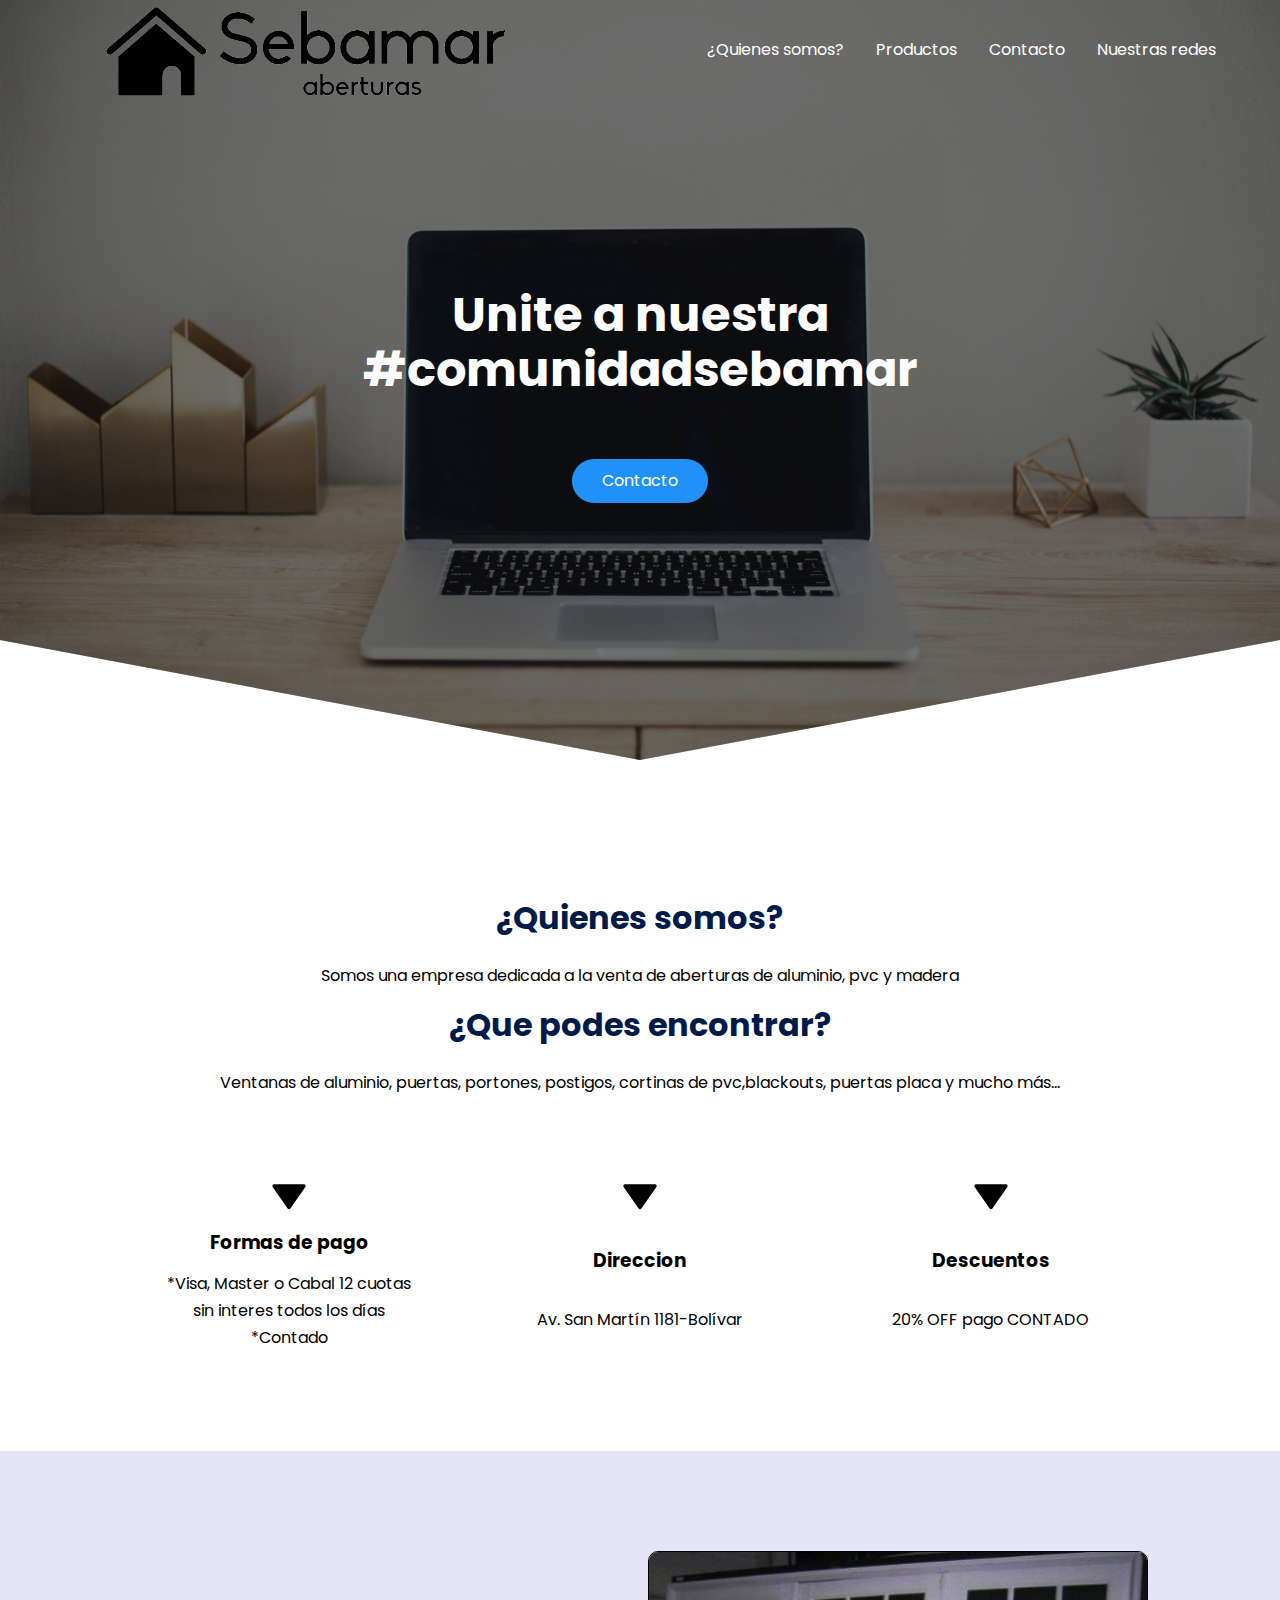
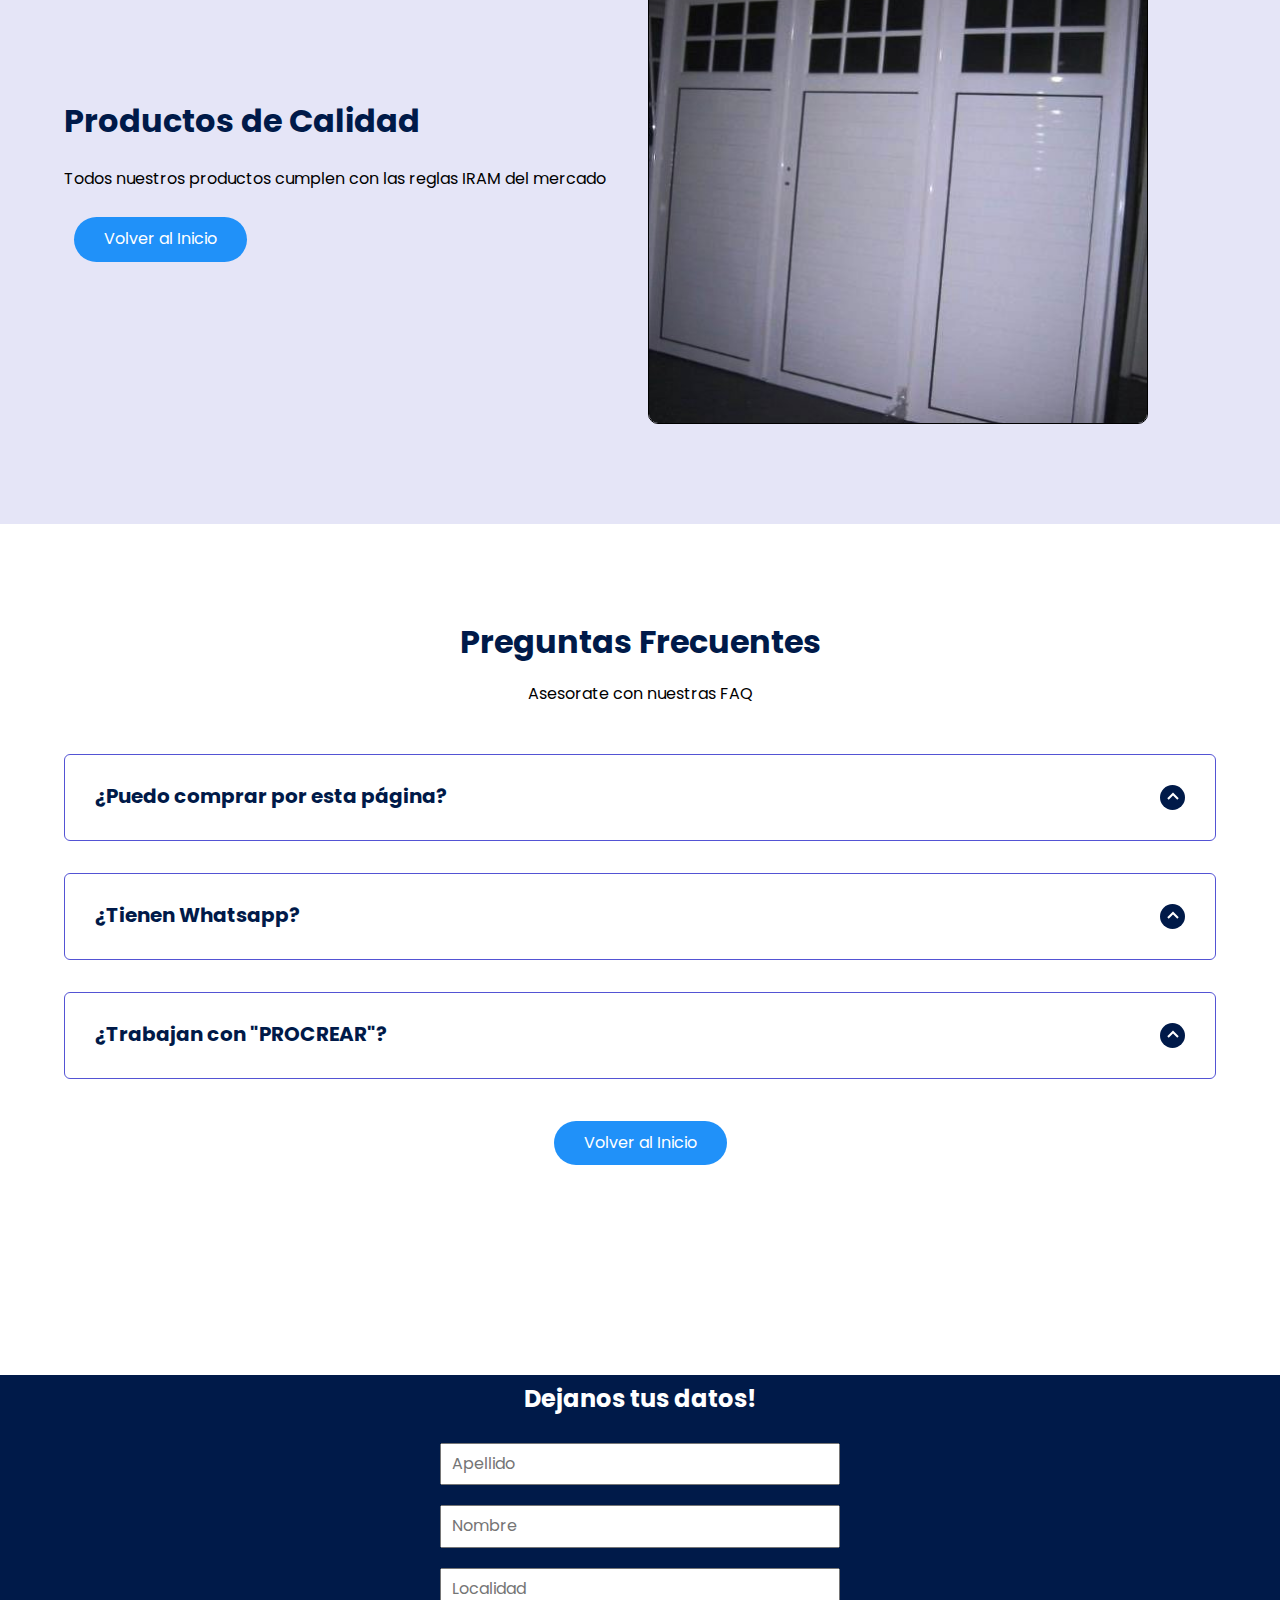
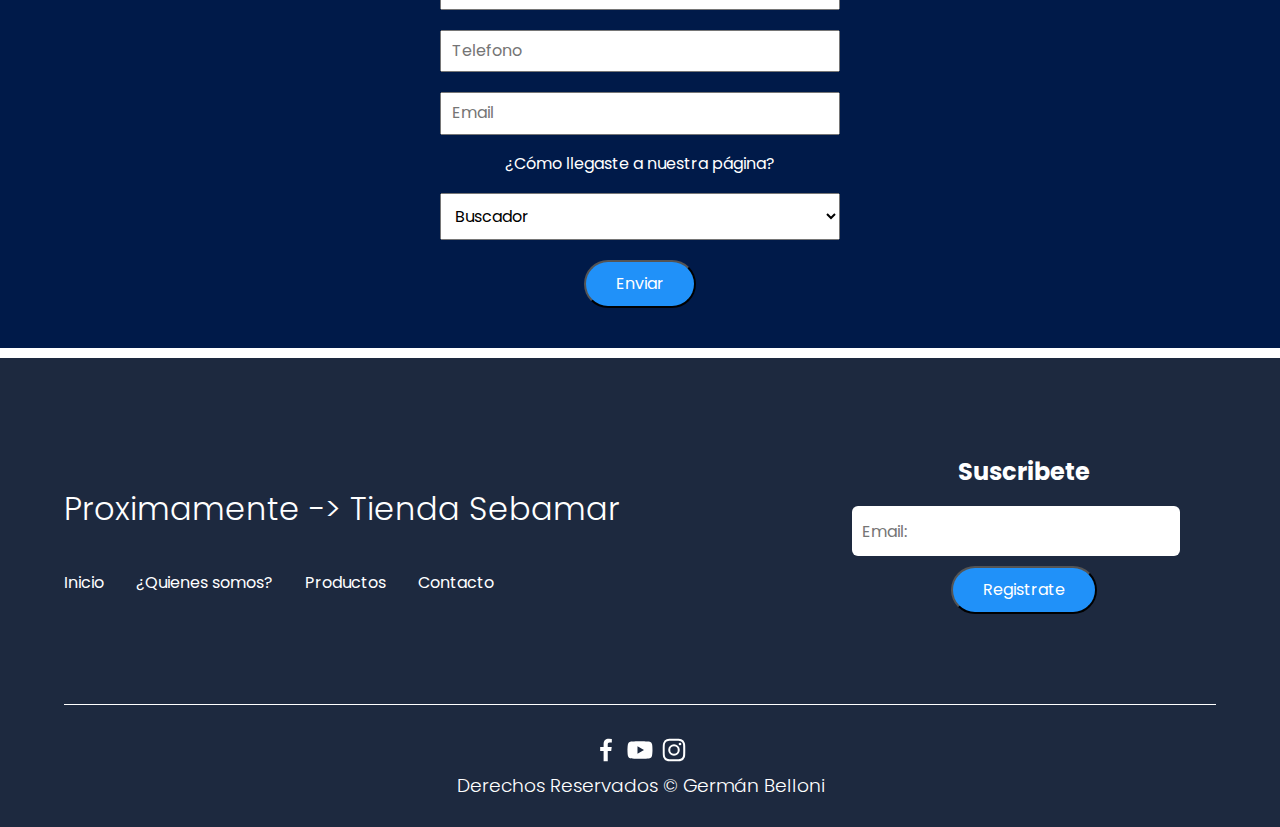
==== index.html @ a63f4452 "primer commit" ====
<!DOCTYPE html>
<html lang="es">
<head>
    <meta charset="UTF-8">
    <meta http-equiv="X-UA-Compatible" content="IE=edge">
    <meta name="viewport" content="width=device-width, initial-scale=1.0">
    <title>Sebamar aberturas</title>
    <link rel="shortcut icon" href="./images/favicon-32x32.png" type="image/x-icon">
    <link rel="stylesheet" href="./css/normalize.css">
    <link rel="stylesheet" href="./css/estilos.css">

    <meta name="theme-color" content="#2091F9">
    
    <!-- Primary Meta Tags -->
<title>Aberturas de aluminio</title>
<meta name="title" content="Aberturas de aluminio">
<meta name="description" content="Vendemos productos para el hogar, aberturas de aluminio, chapa y madera">

<!-- Open Graph / Facebook -->
<meta property="og:type" content="website">
<meta property="og:url" content="https://www.facebook.com/sebamaraberturas">
<meta property="og:title" content="Aberturas de aluminio">
<meta property="og:description" content="Vendemos productos para el hogar, aberturas de aluminio, chapa y madera">
<meta property="og:image" content="https://metatags.io/assets/meta-tags-16a33a6a8531e519cc0936fbba0ad904e52d35f34a46c97a2c9f6f7dd7d336f2.png">

<!-- Instagram -->
<meta property="twitter:card" content="summary_large_image">
<meta property="twitter:url" content="https://www.instagram.com/sebamaraberturasok/">
<meta property="twitter:title" content="Aberturas de aluminio">
<meta property="twitter:description" content="Vendemos productos para el hogar, aberturas de aluminio, chapa y madera">
<meta property="twitter:image" content="https://metatags.io/assets/meta-tags-16a33a6a8531e519cc0936fbba0ad904e52d35f34a46c97a2c9f6f7dd7d336f2.png">
</head>

<body>
    
    <header class="hero" id="start">
        <nav class="nav container">
            <!-- <div class="nav__logo">
                <h2 class="nav__title">Sebamar</h2>
            </div> -->

            <div class="nav__logo">
                <img src="/images/logo sebamar.png" class="nav__logo">                
            </div>
            
            <ul class="nav__link nav__link--menu">
                
                <li class="nav__items">
                    <a href="#about" class="nav__links">¿Quienes somos?</a>
                </li>
                <li class="nav__items">
                    <a href="#photo" class="nav__links">Productos</a>
                </li>
                <li class="nav__items">
                    <a href="#contact" class="nav__links">Contacto</a>
                </li>
                <li class="nav__items">
                    <a href="#socialnetworks" class="nav__links">Nuestras redes</a>
                </li>
                
                <img src="./images/close.svg" class="nav__close">
            </ul>

            <div class="nav__menu">
                <img src="./images/menu.svg"  class="nav__img">
            </div>
        </nav>

        <section class="hero__container container">
            <h1 class="hero__title">Unite a nuestra #comunidadsebamar</h1>
            <p class="hero__paragraph"></p>
            <a href="#contact" class="cta">Contacto</a>

        </section>
    </header>
    
    <main>
        <section class="container about" id="about">
            <h2 class="subtitle">¿Quienes somos?</h2>
            <p class="about__paragraph">Somos una empresa dedicada a la venta de aberturas de aluminio, pvc y madera</p>
            <br>
            <h2 class="subtitle">¿Que podes encontrar?</h2>
            <p class="about__paragraph">Ventanas de aluminio, puertas, portones, postigos, cortinas de pvc,blackouts, puertas placa y mucho más...</p>

            <div class="about__main">
                <article class="about__icons">
                    <img src="./images/under.svg" class="about__icon">
                    <h3 class="about__title">Formas de pago</h3>
                    <p class="about__paragraph">*Visa, Master o Cabal 12 cuotas sin interes todos los días<br>*Contado</p>
                </article>

                <article class="about__icons">
                    <img src="./images/under.svg" class="about__icon">
                    <h3 class="about__title">Direccion</h3>
                    <p class="about__paragraph">Av. San Martín 1181-Bolívar</p>
                </article>
                
                <article class="about__icons">
                    <img src="./images/under.svg" class="about__icon">
                    <h3 class="about__title">Descuentos</h3>
                    <p class="about__paragraph">20% OFF pago CONTADO</p>
                </article>
            </div>
        </section>

        <section class="knowledge" id="photo">
            <div class="knowledge__container container">
                <div class="knowledege__texts">
                    <h2 class="subtitle">Productos de Calidad</h2>
                    <p class="knowledge__paragraph">Todos nuestros productos cumplen con las reglas IRAM del mercado</p>
                    <a href="#" class="cta">Volver al Inicio</a>
                </div>

                <figure class="knowledge__picture">
                    <img src="./images/pue 5.jpg" class="knowledge__img">
                </figure>
            </div>

        </section>


        <section class="questions container">
            <h2 class="subtitle">Preguntas Frecuentes</h2>
            <p class="questions__paragraph">Asesorate con nuestras FAQ</p>
            
            <section class="questions__container">
                <article class="questions__padding">
                    <div class="questions__answer">
                        <h3 class="questions__title">¿Puedo comprar por esta página?
                            <span class="questions__arrow">
                                <img src="./images/arrow.svg" class="questions__img">
                            </span>
                        </h3>

                        <p class="questions__show">No. Dejanos tus datos en la parte de <a href="#contact">contacto</a></p>
                    </div>
                </article>

                <article class="questions__padding">
                    <div class="questions__answer">
                        <h3 class="questions__title">¿Tienen Whatsapp?
                            <span class="questions__arrow">
                                <img src="./images/arrow.svg" class="questions__img">
                            </span>
                        </h3>

                        <p class="questions__show">Si. Podes dejarnos un whatsapp al 2314-483072, hace <a href="https://wa.me/+542314483072">click acá</a> para hacerlo ahora</p>
                    </div>
                </article>

                <article class="questions__padding">
                    <div class="questions__answer">
                        <h3 class="questions__title">¿Trabajan con "PROCREAR"?
                            <span class="questions__arrow">
                                <img src="./images/arrow.svg" class="questions__img">
                            </span>
                        </h3>

                        <p class="questions__show">Si. Tenemos un 30% de descuento para que arranques con tu sueño</p>
                    </div>
                </article>
                <a href="#" class="cta">Volver al Inicio</a>
            </section>

        </section>

        <section class="contact" id="contact">
            <form class="footer__form" action="https://formspree.io/f/mayvbokp"
            method="POST">
                <h2 class="footer__newsletter">Dejanos tus datos!</h2>
                <div class="footer__inputs">
                    <input class="input" type="text" placeholder="Apellido" class="footer__input" name="apellido">
                    <input class="input" type="text" placeholder="Nombre" class="footer__input" name="nombre">
                    <input class="input" type="text" placeholder="Localidad" class="footer__input" name="localidad">
                    <input class="input" type="number" placeholder="Telefono" class="footer__input" name="telefono">
                    <input class="input" type="email" placeholder="Email" class="footer__input" name="email">
                    <p class="input__text">¿Cómo llegaste a nuestra página?</p>
                    <select class="input" name="select">
                        <option value="value1" select>Buscador</option>
                        <option value="value2">Publicidad</option>
                        <option value="value3">Mail</option>
                        <option value="value4">Otro</option>
                      </select>
                    <input class="cta" type="submit" value="Enviar" class="footer__submit">
                </div>
            </form>
        </section>
    </main>

    <footer class="footer" id="socialnetworks">
        <section class="footer__container container">
            <nav class="nav nav--footer">
                <h2 class="footer__title">Proximamente -> Tienda Sebamar</h2>

                <ul class="nav__link nav__link--footer">
                    <li class="nav__items">
                        <a href="#start" class="nav__links">Inicio</a>
                    </li>
                    <li class="nav__items">
                        <a href="#about" class="nav__links">¿Quienes somos?</a>
                    </li>
                    <li class="nav__items">
                        <a href="#photo" class="nav__links">Productos</a>
                    </li>
                    <li class="nav__items">
                        <a href="#contact" class="nav__links">Contacto</a>
                    </li>
                    
                </ul>
            </nav>

            <form class="footer__form" action="https://formspree.io/f/mayvbokp"
            method="POST">
                <h2 class="footer__newsletter">Suscribete</h2>
                <div class="footer__inputs">
                    <input type="email" placeholder="Email:" class="footer__input" name="email">
                    <input type="submit" value="Registrate" class="cta">
                </div>
            </form>

        </section>

        <section class="footer__copy container">
            <div class="footer__social">
                <a href="https://www.facebook.com/sebamaraberturas" class="footer__icons"><img src="./images/facebook.svg" class="footer__img"></a>
                <a href="https://www.youtube.com" class="footer__icons"><img src="./images/youtube.svg" class="footer__img"></a>
                <a href="https://www.instagram.com/sebamaraberturasok/" class="footer__icons"><img src="./images/instagram.svg" class="footer__img"></a>
            </div>

            <h3 class="footer__copyright">Derechos Reservados &copy; Germán Belloni</h3>
        </section>
    </footer>

    
    <script src="./js/questions.js"></script>
    <script src="./js/menu.js"></script>

</body>
</html>
---- css/estilos.css ----
@import url('https://fonts.googleapis.com/css2?family=Poppins:wght@300;400;600;700&display=swap');


:root {
    --padding-container: 100px 0;
    --color-title: #001A49;

}


body {
    font-family: 'Poppins', sans-serif;
}

.container {
    width: 90%;
    max-width: 1200px;
    margin: 0 auto;
    overflow: hidden;
    padding: var(--padding-container);
}

.hero {
    width: 100%;
    height: 100vh;
    min-height: 600px;
    max-height: 800px;
    position: relative;
    display: grid;
    grid-template-rows: 100px 1fr;
    color: #fff;
}

.hero::before {
    content: "";
    position: absolute;
    top: 0;
    left: 0;
    width: 100%;
    height: 100%;
    background-image: linear-gradient(180deg, #0000008c 0%, #0000008c 100%), url('../images/pc2.jpg');
    background-size: cover;
    clip-path: polygon(0 0, 100% 0, 100% 80%, 50% 95%, 0 80%);
    z-index: -1;
}

/* Nav */ 
.nav__logo{
    width: 450px;
    margin: 10px;
}

.nav {
    --padding-container:0;
    height: 100%;
    display: flex;
    align-items: center;
}

.nav__title{
    font-weight: 300;
}

.nav__link {
    margin-left: auto;
    padding: 0;
    display: grid;
    grid-auto-flow: column;
    grid-auto-columns: max-content;
    gap: 2em;
}

.nav__items {
    list-style: none;
}

.nav__links {
    color: #fff;
    text-decoration: none;
}

.nav__menu{
    margin-left: auto;
    cursor: pointer;
    display: none
}

.nav__img{
    display: block;
    width: 30px;
}

.nav__close {
    display: var(--show, none);
}

/* Hero Container */

.hero__container {
    max-width: 800px;
    --padding-container: 0;
    display: grid;
    grid-auto-rows: max-content;
    align-content: center;
    gap: 1em;
    padding-bottom: 100px;
    text-align: center;
}

.hero__title {
    font-size: 3rem;
}

.hero__paragraph {
    margin-bottom: 20px;
}

.cta {
    display: inline-block;
    background-color: #2091F9;
    justify-self: center;
    color: #fff;
    text-decoration: none;
    padding: 13px 30px;
    border-radius: 32px;
    margin: 10px;
}

/* About */

.about {
    text-align: center;
}

.subtitle {
    color: var(--color-title);
    font-size: 2rem;
    margin-bottom: 25px;
}

.about__paragraph {
    line-height: 1.7;
}

.about__main{
    padding-top: 80px;
    display: grid;
    width: 90%;
    margin: 0 auto;
    gap: 1em;
    overflow: hidden;
    grid-template-columns: repeat(auto-fit, minmax(260px, auto));
}

.about__icons {
    display: grid;
    gap: 1em;
    justify-items: center;
    width: 260px;
    overflow: hidden;
    margin: 0 auto;
}

.about__icon {
    width: 40px;
}

/* Knowledge */

.knowledge {
    background-color: #e5e5f7;
    background-image: radial-gradient(#444cf7 0.5px, transparent 0.5px), radial-gradient(#444cf7 0.5px, #e5e5f7 0.5px);
    background-size: 20px 20px;
    background-position: 0 0, 10px 10px;
    overflow: hidden;
}

.knowledge__container{
    display: grid;
    grid-template-columns: 1fr 1fr;
    gap: 1em;
    align-items: center;
}

.knowledge__picture{
    max-width: 500px;
}

.knowledge__paragraph{
    line-height: 1.7;
    margin-bottom: 15px;
}

.knowledge__img{
    width: 100%;
    display: block;
    border-radius: 10px;
    border: 1px solid ;
}


/* Questions */

.questions{
    text-align: center;
}

.questions__container{
    display: grid;
    gap: 2em;
    padding-top: 50px;
    padding-bottom: 100px;
}

.questions__padding{
    padding: 0;
    transition: padding .3s;
    border: 1px solid #5454d4;
    border-radius: 6px;
}

.questions__padding--add{
    padding-bottom: 30px;
}

.questions__answer{
    padding: 0 30px 0;
    overflow: hidden;
}

.questions__title{
    text-align: left;
    display: flex;
    font-size: 20px;
    padding: 30px 0 30px;
    cursor: pointer;
    color: var(--color-title);
    justify-content: space-between;
}

.questions__arrow{
    border-radius: 50%;
    background-color: var(--color-title);
    width: 25px;
    height: 25px;
    display: flex;
    justify-content: center;
    align-items: center;
    align-self: flex-end;
    margin-left: 10px;
    transition:  transform .3s;
}

.questions__arrow--rotate{
    transform: rotate(180deg);
    transition: 0.5s;
}

.questions__show{
    text-align: left;
    height: 0;
    transition: height .3s;
}

.questions__img{
    display: block;
}

.questions__copy{
    width: 60%;
    margin: 0 auto;
    margin-bottom: 30px;
}
/* Contact */

.contact{
    
    background-color: var(--color-title);
    width: 100%;
    height: 100%;
    padding: 10px;
    display: inline-flex;
    justify-content: center;
    align-items: center;
    align-self: center;
    margin-bottom: 10px;
    
}
/* Footer */

.footer{
    background-color: #1d293F;
}

.footer__title{
    font-weight: 300;
    font-size: 2rem;
    margin-bottom: 30px;
}

.footer__title, .footer__newsletter{
    color: #fff;
    justify-content: center;
    display:flex;
    
}

.footer__container{
    display: flex;
    justify-content: space-between;
    align-items: center;
    border-bottom: 1px solid #fff;
    padding-bottom: 60px;
}

.nav--footer{
    padding-bottom: 20px;
    display: grid;
    gap: 1em;
    grid-auto-flow: row;
    height: 100%;
}

.nav__link--footer{
    display: flex;
    margin: 0;
    margin-right: 20px;
    flex-wrap: wrap;
}

.footer__inputs{
    margin: 10px;
    padding: 10px;
    display: grid;
    justify-items: center;
    display: inline-grid;
    
}
.input{
    margin: 10px;
    padding: 10px;
    align-content: center;
    width: 400px;
}

.input__text{
    color:white;
    padding:10px;
    text-align: center;
}

.footer__input{
    background-color: #fff;
    height: 50px;
    display: block;
    padding-left: 10px;
    border-radius: 6px;
    font-size: 1rem;
    outline: none;
    border: none;
    margin-right: 16px;
    
}

.footer__submit{
    margin-left: auto;
    display: inline-block;
    height: 50px;
    padding: 0 20px ;
    background-color: #2091f9;
    border: none;
    font-size: 1rem;
    color: #fff;
    border-radius: 6px;
    cursor: pointer;

}

.footer__copy{
    --padding-container: 30px 0;
    text-align: center;
    color: #fff;
}

.footer__copyright{
    font-weight: 300;
}

.footer__icons{
    display: inline-flex;
    margin-bottom: 10px;
}

.footer__img{
    width: 30px;
}

/* Media Queries*/

@media (max-width:800px){
    .nav__menu{
        display: block;
    }

    .nav__link--menu{
        position: fixed;
        background-color: #ff7143;
        top: 0;
        left: 0;
        height: 100%;
        width: 100%;
        display: flex;
        flex-direction: column;
        justify-content: space-evenly;
        align-items: center;
        z-index: 100;
        opacity: 0;
        pointer-events: none;
        transition: .7s opacity;
    }

    .nav__link--show{
        --show: block;
        opacity:1 ;
        pointer-events: unset;
    }

    .nav__close{
        position: absolute;
        top: 30px;
        right: 30px;
        width: 30px;
        cursor: pointer;
    }

    .hero__title{
        font-size: 2.5rem;
    }

    .about__main{
        gap: 2em;
    }

    .about__icons:last-of-type{
        grid-column: 1/-1;
    }

    .knowledge__container{
        grid-template-columns: 1fr;
        grid-template-rows: max-content 1fr;
        gap: 3em;
        text-align: center;
    }

    .knowledge__picture{
        grid-row: 1/2;
        justify-self: center;
    }

    /* .testimony__container{
        grid-template-columns: 30px 1fr 30px;
    }

    .testimony__body{
        grid-template-columns: 1fr;
        grid-template-rows: max-content max-content;
        gap: 3em;
        justify-items:center;
    }

    .testimony__img{
        width: 200px;
        height: 200px;
    }

    .questions__copy{
        width: 100%;
    } */

    .footer__container{
        flex-wrap: wrap;
    }

    .nav--footer{
        width: 100%;
        justify-items: center;
    }

    .nav__link--footer{
        width: 100%;
        justify-content: space-evenly;
        margin: 0;
    }

    .footer__form{
        width: 100%;
        justify-content: space-evenly;

    }

    .footer__input{
        flex: 1;
    }
}

@media (max-width:600px){
    .hero__title{
        font-size: 2rem;
    }

    .hero__paragraph{
        font-size: 1rem;
    }

    .subtitle{
        font-size: 1.8rem;
    }

    /* .price__element{
        width: 90%;
    }

    .price__element--best{
        width: 90%;
        padding: 40px;
    }

    .price__price{
        font-size: 2rem;
    }

    .testimony{
        --padding-container: 60px 0;
    }

    .testimony__container{
        grid-template-columns: 28px 1fr 28px;
        gap: .9em;
    }

    .testimony__arrow{
        width: 100%;
    }

    .testimony__course{
        margin-top: 15px;
    }

    .questions__title{
        font-size: 1rem;
    } */

    .footer__title{
        justify-self: start;
        margin-bottom: 15px;
    }

    .nav--footer{
        padding-bottom: 60px;
    }

    .nav__link--footer{
        justify-content: space-between;
    }

    .footer__inputs{
        flex-wrap: wrap;
    }

    .footer__input{
        flex-basis: 100%;
        margin: 0;
        margin-bottom: 16px;
    }

    .footer__submit{
        margin: 0;
        width: 100%;
    }


}
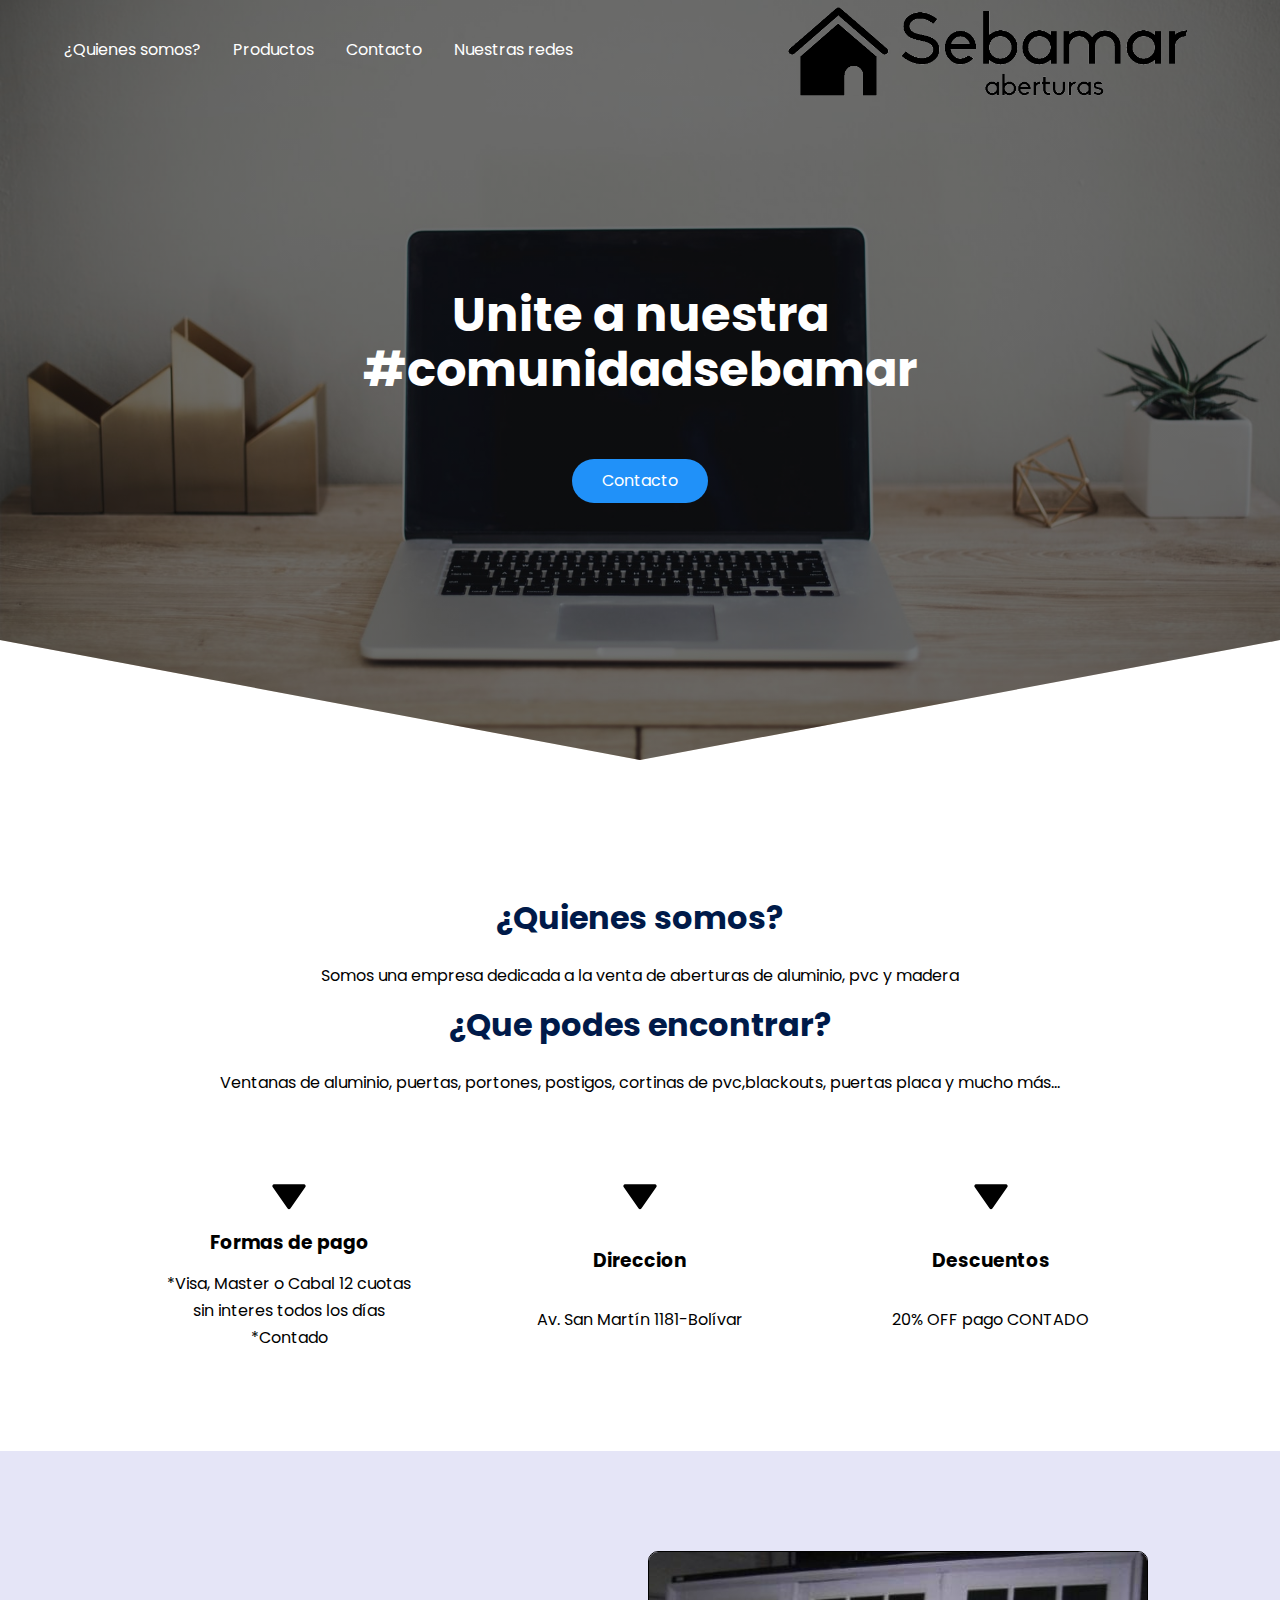
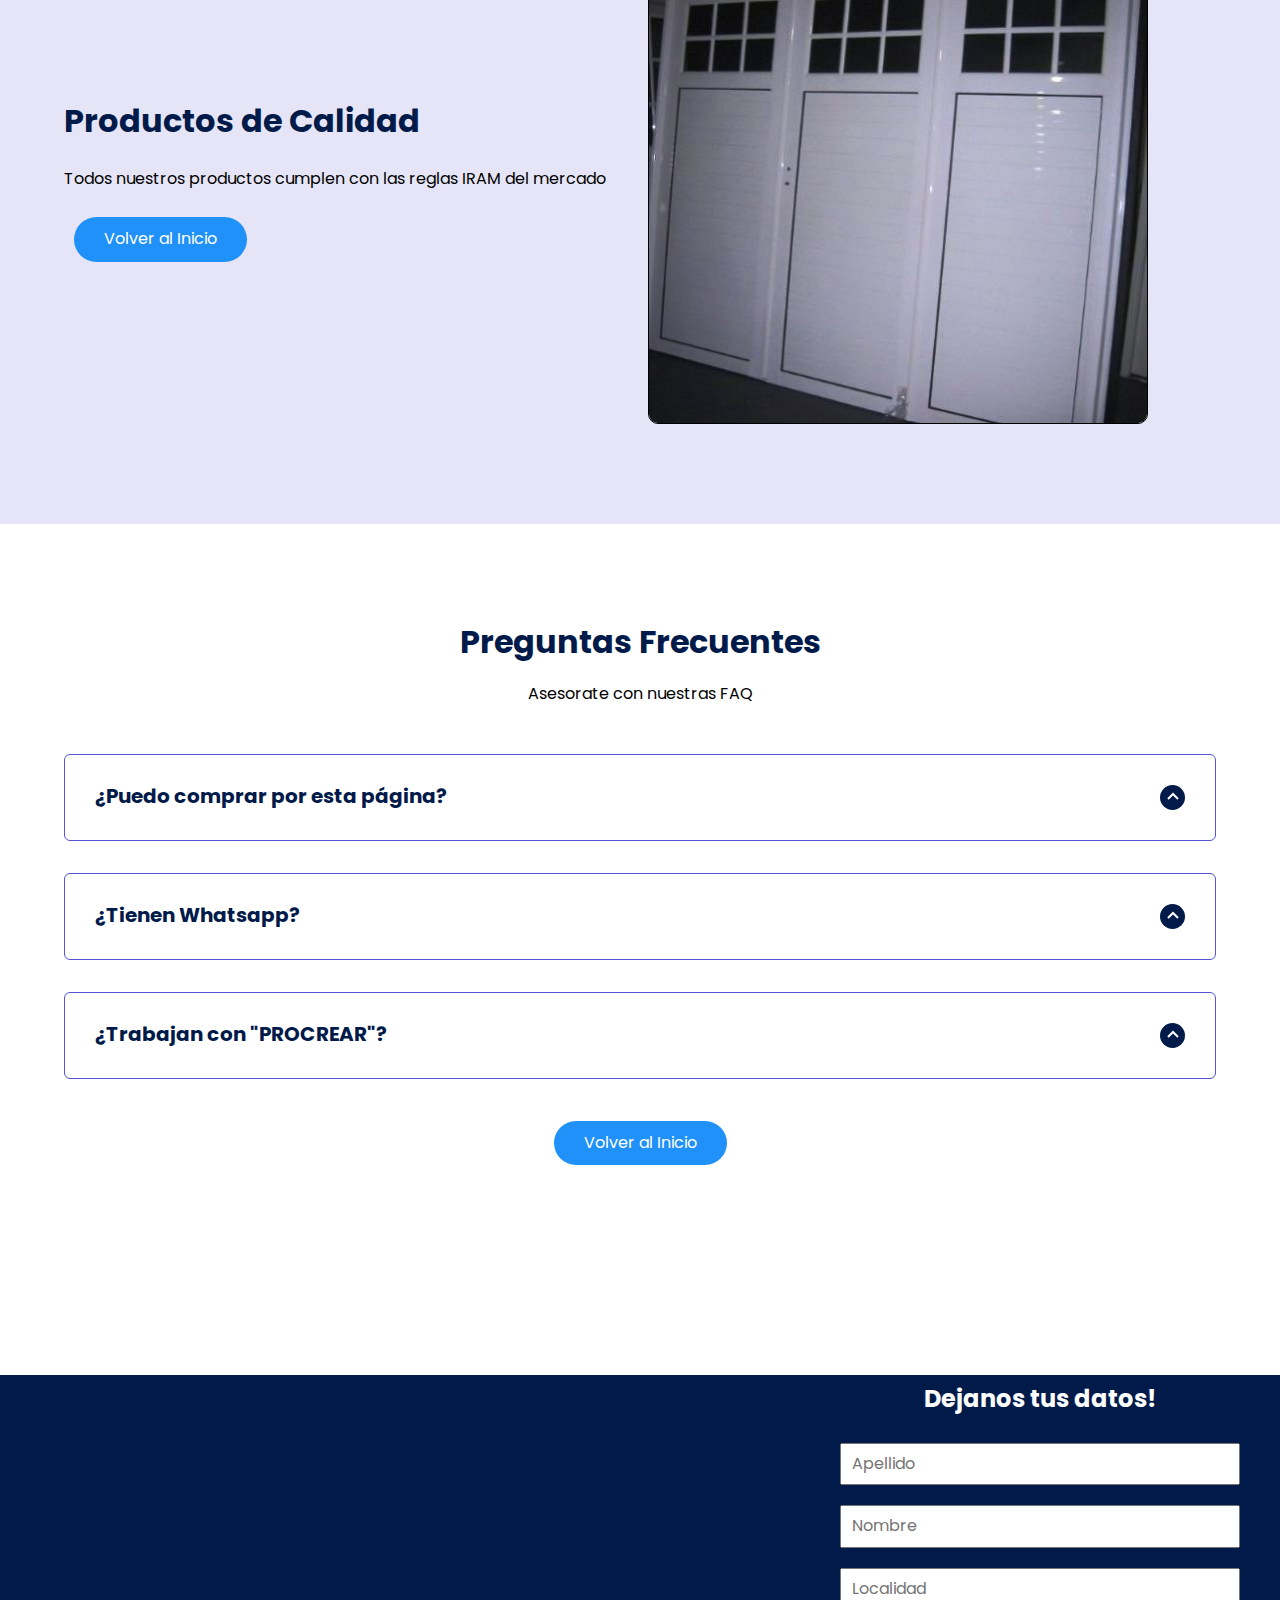
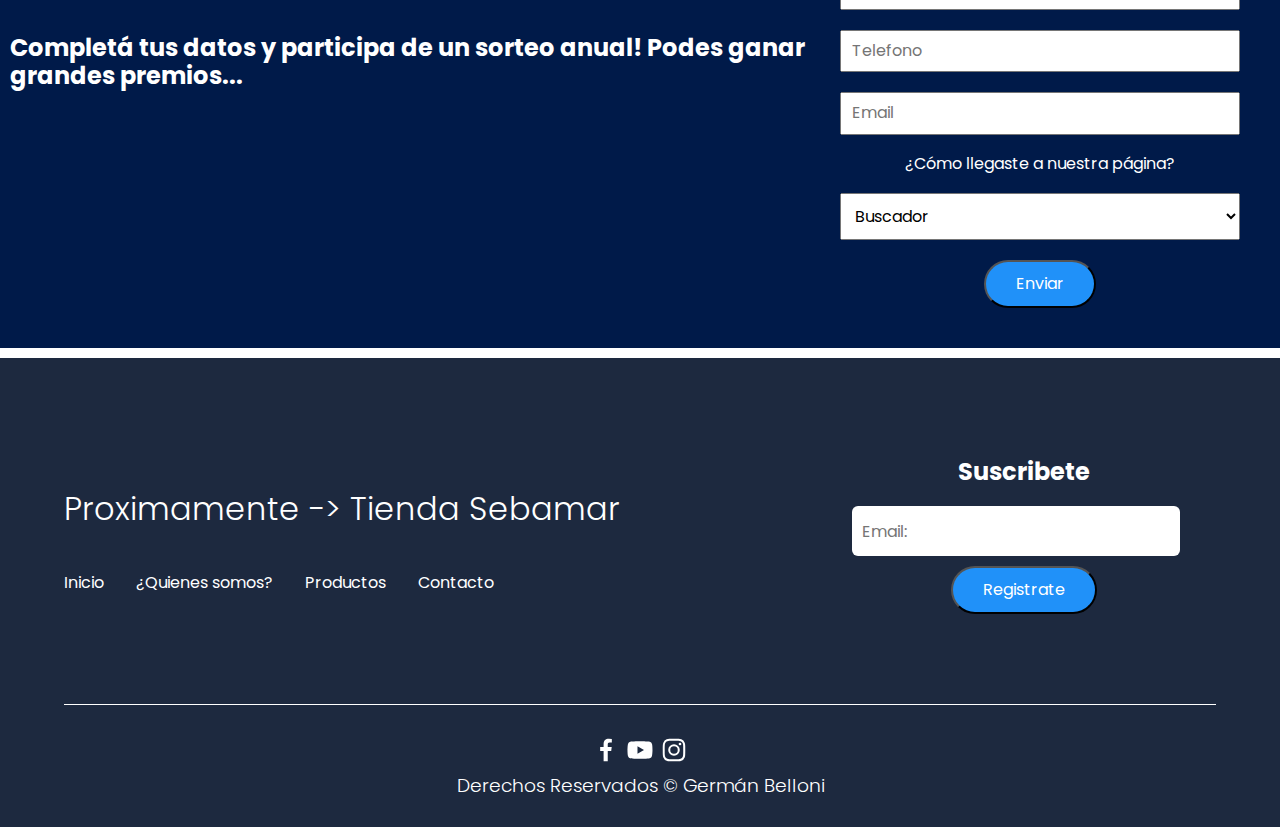
==== commit f526a7f4: "nuevo" ====
--- a/index.html
+++ b/index.html
@@ -1,239 +1,312 @@
 <!DOCTYPE html>
 <html lang="es">
-<head>
-    <meta charset="UTF-8">
-    <meta http-equiv="X-UA-Compatible" content="IE=edge">
-    <meta name="viewport" content="width=device-width, initial-scale=1.0">
-    <title>Sebamar aberturas</title>
-    <link rel="shortcut icon" href="./images/favicon-32x32.png" type="image/x-icon">
-    <link rel="stylesheet" href="./css/normalize.css">
-    <link rel="stylesheet" href="./css/estilos.css">
-
-    <meta name="theme-color" content="#2091F9">
-    
-    <!-- Primary Meta Tags -->
-<title>Aberturas de aluminio</title>
-<meta name="title" content="Aberturas de aluminio">
-<meta name="description" content="Vendemos productos para el hogar, aberturas de aluminio, chapa y madera">
-
-<!-- Open Graph / Facebook -->
-<meta property="og:type" content="website">
-<meta property="og:url" content="https://www.facebook.com/sebamaraberturas">
-<meta property="og:title" content="Aberturas de aluminio">
-<meta property="og:description" content="Vendemos productos para el hogar, aberturas de aluminio, chapa y madera">
-<meta property="og:image" content="https://metatags.io/assets/meta-tags-16a33a6a8531e519cc0936fbba0ad904e52d35f34a46c97a2c9f6f7dd7d336f2.png">
-
-<!-- Instagram -->
-<meta property="twitter:card" content="summary_large_image">
-<meta property="twitter:url" content="https://www.instagram.com/sebamaraberturasok/">
-<meta property="twitter:title" content="Aberturas de aluminio">
-<meta property="twitter:description" content="Vendemos productos para el hogar, aberturas de aluminio, chapa y madera">
-<meta property="twitter:image" content="https://metatags.io/assets/meta-tags-16a33a6a8531e519cc0936fbba0ad904e52d35f34a46c97a2c9f6f7dd7d336f2.png">
-</head>
-
-<body>
-    
-    <header class="hero" id="start">
-        <nav class="nav container">
-            <!-- <div class="nav__logo">
-                <h2 class="nav__title">Sebamar</h2>
-            </div> -->
-
-            <div class="nav__logo">
-                <img src="/images/logo sebamar.png" class="nav__logo">                
-            </div>
-            
-            <ul class="nav__link nav__link--menu">
+    <head>
+        <meta charset="UTF-8">
+        <meta http-equiv="X-UA-Compatible" content="IE=edge">
+        <meta name="viewport" content="width=device-width, initial-scale=1.0">
+        <title>Sebamar aberturas</title>
+        <link rel="shortcut icon" href="./images/favicon-32x32.png" type="image/x-icon">
+        <link rel="stylesheet" href="./css/normalize.css">
+        <link rel="stylesheet" href="./css/estilos.css">
+
+        <meta name="theme-color" content="#2091F9">
+        
+        <!-- Primary Meta Tags -->
+    <title>Aberturas de aluminio</title>
+    <meta name="title" content="Aberturas de aluminio">
+    <meta name="description" content="Vendemos productos para el hogar, aberturas de aluminio, chapa y madera">
+
+    <!-- Open Graph / Facebook -->
+    <meta property="og:type" content="website">
+    <meta property="og:url" content="https://www.facebook.com/sebamaraberturas">
+    <meta property="og:title" content="Aberturas de aluminio">
+    <meta property="og:description" content="Vendemos productos para el hogar, aberturas de aluminio, chapa y madera">
+    <meta property="og:image" content="https://metatags.io/assets/meta-tags-16a33a6a8531e519cc0936fbba0ad904e52d35f34a46c97a2c9f6f7dd7d336f2.png">
+
+    <!-- Instagram -->
+    <meta property="twitter:card" content="summary_large_image">
+    <meta property="twitter:url" content="https://www.instagram.com/sebamaraberturasok/">
+    <meta property="twitter:title" content="Aberturas de aluminio">
+    <meta property="twitter:description" content="Vendemos productos para el hogar, aberturas de aluminio, chapa y madera">
+    <meta property="twitter:image" content="https://metatags.io/assets/meta-tags-16a33a6a8531e519cc0936fbba0ad904e52d35f34a46c97a2c9f6f7dd7d336f2.png">
+    </head>
+
+    <body>
+        
+        <header class="hero" id="start">
+
+            <nav class="nav container">          
                 
-                <li class="nav__items">
-                    <a href="#about" class="nav__links">¿Quienes somos?</a>
-                </li>
-                <li class="nav__items">
-                    <a href="#photo" class="nav__links">Productos</a>
-                </li>
-                <li class="nav__items">
-                    <a href="#contact" class="nav__links">Contacto</a>
-                </li>
-                <li class="nav__items">
-                    <a href="#socialnetworks" class="nav__links">Nuestras redes</a>
-                </li>
-                
-                <img src="./images/close.svg" class="nav__close">
-            </ul>
-
-            <div class="nav__menu">
-                <img src="./images/menu.svg"  class="nav__img">
-            </div>
-        </nav>
-
-        <section class="hero__container container">
-            <h1 class="hero__title">Unite a nuestra #comunidadsebamar</h1>
-            <p class="hero__paragraph"></p>
-            <a href="#contact" class="cta">Contacto</a>
-
-        </section>
-    </header>
-    
-    <main>
-        <section class="container about" id="about">
-            <h2 class="subtitle">¿Quienes somos?</h2>
-            <p class="about__paragraph">Somos una empresa dedicada a la venta de aberturas de aluminio, pvc y madera</p>
-            <br>
-            <h2 class="subtitle">¿Que podes encontrar?</h2>
-            <p class="about__paragraph">Ventanas de aluminio, puertas, portones, postigos, cortinas de pvc,blackouts, puertas placa y mucho más...</p>
-
-            <div class="about__main">
-                <article class="about__icons">
-                    <img src="./images/under.svg" class="about__icon">
-                    <h3 class="about__title">Formas de pago</h3>
-                    <p class="about__paragraph">*Visa, Master o Cabal 12 cuotas sin interes todos los días<br>*Contado</p>
-                </article>
-
-                <article class="about__icons">
-                    <img src="./images/under.svg" class="about__icon">
-                    <h3 class="about__title">Direccion</h3>
-                    <p class="about__paragraph">Av. San Martín 1181-Bolívar</p>
-                </article>
-                
-                <article class="about__icons">
-                    <img src="./images/under.svg" class="about__icon">
-                    <h3 class="about__title">Descuentos</h3>
-                    <p class="about__paragraph">20% OFF pago CONTADO</p>
-                </article>
-            </div>
-        </section>
-
-        <section class="knowledge" id="photo">
-            <div class="knowledge__container container">
-                <div class="knowledege__texts">
-                    <h2 class="subtitle">Productos de Calidad</h2>
-                    <p class="knowledge__paragraph">Todos nuestros productos cumplen con las reglas IRAM del mercado</p>
-                    <a href="#" class="cta">Volver al Inicio</a>
-                </div>
-
-                <figure class="knowledge__picture">
-                    <img src="./images/pue 5.jpg" class="knowledge__img">
-                </figure>
-            </div>
-
-        </section>
-
-
-        <section class="questions container">
-            <h2 class="subtitle">Preguntas Frecuentes</h2>
-            <p class="questions__paragraph">Asesorate con nuestras FAQ</p>
-            
-            <section class="questions__container">
-                <article class="questions__padding">
-                    <div class="questions__answer">
-                        <h3 class="questions__title">¿Puedo comprar por esta página?
-                            <span class="questions__arrow">
-                                <img src="./images/arrow.svg" class="questions__img">
-                            </span>
-                        </h3>
-
-                        <p class="questions__show">No. Dejanos tus datos en la parte de <a href="#contact">contacto</a></p>
-                    </div>
-                </article>
-
-                <article class="questions__padding">
-                    <div class="questions__answer">
-                        <h3 class="questions__title">¿Tienen Whatsapp?
-                            <span class="questions__arrow">
-                                <img src="./images/arrow.svg" class="questions__img">
-                            </span>
-                        </h3>
-
-                        <p class="questions__show">Si. Podes dejarnos un whatsapp al 2314-483072, hace <a href="https://wa.me/+542314483072">click acá</a> para hacerlo ahora</p>
-                    </div>
-                </article>
-
-                <article class="questions__padding">
-                    <div class="questions__answer">
-                        <h3 class="questions__title">¿Trabajan con "PROCREAR"?
-                            <span class="questions__arrow">
-                                <img src="./images/arrow.svg" class="questions__img">
-                            </span>
-                        </h3>
-
-                        <p class="questions__show">Si. Tenemos un 30% de descuento para que arranques con tu sueño</p>
-                    </div>
-                </article>
-                <a href="#" class="cta">Volver al Inicio</a>
-            </section>
-
-        </section>
-
-        <section class="contact" id="contact">
-            <form class="footer__form" action="https://formspree.io/f/mayvbokp"
-            method="POST">
-                <h2 class="footer__newsletter">Dejanos tus datos!</h2>
-                <div class="footer__inputs">
-                    <input class="input" type="text" placeholder="Apellido" class="footer__input" name="apellido">
-                    <input class="input" type="text" placeholder="Nombre" class="footer__input" name="nombre">
-                    <input class="input" type="text" placeholder="Localidad" class="footer__input" name="localidad">
-                    <input class="input" type="number" placeholder="Telefono" class="footer__input" name="telefono">
-                    <input class="input" type="email" placeholder="Email" class="footer__input" name="email">
-                    <p class="input__text">¿Cómo llegaste a nuestra página?</p>
-                    <select class="input" name="select">
-                        <option value="value1" select>Buscador</option>
-                        <option value="value2">Publicidad</option>
-                        <option value="value3">Mail</option>
-                        <option value="value4">Otro</option>
-                      </select>
-                    <input class="cta" type="submit" value="Enviar" class="footer__submit">
-                </div>
-            </form>
-        </section>
-    </main>
-
-    <footer class="footer" id="socialnetworks">
-        <section class="footer__container container">
-            <nav class="nav nav--footer">
-                <h2 class="footer__title">Proximamente -> Tienda Sebamar</h2>
-
-                <ul class="nav__link nav__link--footer">
-                    <li class="nav__items">
-                        <a href="#start" class="nav__links">Inicio</a>
-                    </li>
+                <ul class="nav__link nav__link--menu">
+                    
                     <li class="nav__items">
                         <a href="#about" class="nav__links">¿Quienes somos?</a>
                     </li>
+
                     <li class="nav__items">
                         <a href="#photo" class="nav__links">Productos</a>
                     </li>
+
                     <li class="nav__items">
                         <a href="#contact" class="nav__links">Contacto</a>
                     </li>
+
+                    <li class="nav__items">
+                        <a href="#socialnetworks" class="nav__links">Nuestras redes</a>
+                    </li>
                     
+                    <img src="./images/close.svg" class="nav__close">
+
                 </ul>
+
+                <div class="nav__logo">
+                    <img src="/images/logo sebamar.png" class="nav__logo">                
+                </div>
+
+                <div class="nav__menu">
+                    <img src="./images/menu.svg"  class="nav__img">
+                </div>
+
             </nav>
 
-            <form class="footer__form" action="https://formspree.io/f/mayvbokp"
-            method="POST">
-                <h2 class="footer__newsletter">Suscribete</h2>
-                <div class="footer__inputs">
-                    <input type="email" placeholder="Email:" class="footer__input" name="email">
-                    <input type="submit" value="Registrate" class="cta">
-                </div>
-            </form>
-
-        </section>
-
-        <section class="footer__copy container">
-            <div class="footer__social">
-                <a href="https://www.facebook.com/sebamaraberturas" class="footer__icons"><img src="./images/facebook.svg" class="footer__img"></a>
-                <a href="https://www.youtube.com" class="footer__icons"><img src="./images/youtube.svg" class="footer__img"></a>
-                <a href="https://www.instagram.com/sebamaraberturasok/" class="footer__icons"><img src="./images/instagram.svg" class="footer__img"></a>
-            </div>
-
-            <h3 class="footer__copyright">Derechos Reservados &copy; Germán Belloni</h3>
-        </section>
-    </footer>
-
-    
-    <script src="./js/questions.js"></script>
-    <script src="./js/menu.js"></script>
-
-</body>
+            <section class="hero__container container">
+
+                <h1 class="hero__title">Unite a nuestra #comunidadsebamar</h1>
+                <p class="hero__paragraph"></p>
+                <a href="#contact" class="cta">Contacto</a>
+
+            </section>
+
+        </header>
+        
+        <main>
+
+            <section class="container about" id="about">
+
+                <h2 class="subtitle">¿Quienes somos?</h2>
+                <p class="about__paragraph">Somos una empresa dedicada a la venta de aberturas de aluminio, pvc y madera</p>
+
+                <br>
+
+                <h2 class="subtitle">¿Que podes encontrar?</h2>
+                <p class="about__paragraph">Ventanas de aluminio, puertas, portones, postigos, cortinas de pvc,blackouts, puertas placa y mucho más...</p>
+                
+                <div class="about__main">
+
+                    <article class="about__icons">
+
+                        <img src="./images/under.svg" class="about__icon">
+                        <h3 class="about__title">Formas de pago</h3>
+                        <p class="about__paragraph">*Visa, Master o Cabal 12 cuotas sin interes todos los días<br>*Contado</p>
+
+                    </article>
+
+                    <article class="about__icons">
+
+                        <img src="./images/under.svg" class="about__icon">
+                        <h3 class="about__title">Direccion</h3>
+                        <p class="about__paragraph">Av. San Martín 1181-Bolívar</p>
+
+                    </article>
+                    
+                    <article class="about__icons">
+
+                        <img src="./images/under.svg" class="about__icon">
+                        <h3 class="about__title">Descuentos</h3>
+                        <p class="about__paragraph">20% OFF pago CONTADO</p>
+
+                    </article>
+
+                </div>
+
+            </section>
+
+            <section class="knowledge" id="photo">
+
+                <div class="knowledge__container container">
+
+                    <div class="knowledege__texts">
+
+                        <h2 class="subtitle">Productos de Calidad</h2>
+                        <p class="knowledge__paragraph">Todos nuestros productos cumplen con las reglas IRAM del mercado</p>
+                        <a href="#" class="cta">Volver al Inicio</a>
+
+                    </div>
+
+                    <figure class="knowledge__picture">
+                        <img src="./images/pue 5.jpg" class="knowledge__img">
+                    </figure>
+
+                </div>
+
+            </section>
+
+            <section class="questions container">
+
+                <h2 class="subtitle">Preguntas Frecuentes</h2>
+                <p class="questions__paragraph">Asesorate con nuestras FAQ</p>
+                
+                <section class="questions__container">
+
+                    <article class="questions__padding">
+
+                        <div class="questions__answer">
+
+                            <h3 class="questions__title">¿Puedo comprar por esta página?
+
+                                <span class="questions__arrow">
+                                    <img src="./images/arrow.svg" class="questions__img">
+                                </span>
+
+                            </h3>
+
+                            <p class="questions__show">No. Dejanos tus datos en la parte de <a href="#contact">contacto</a></p>
+
+                        </div>
+
+                    </article>
+
+                    <article class="questions__padding">
+
+                        <div class="questions__answer">
+
+                            <h3 class="questions__title">¿Tienen Whatsapp?
+
+                                <span class="questions__arrow">
+                                    <img src="./images/arrow.svg" class="questions__img">
+                                </span>
+
+                            </h3>
+
+                            <p class="questions__show">Si. Podes dejarnos un whatsapp al 2314-483072, hace <a href="https://wa.me/+542314483072">click acá</a> para hacerlo ahora</p>
+
+                        </div>
+
+                    </article>
+
+                    <article class="questions__padding">
+
+                        <div class="questions__answer">
+
+                            <h3 class="questions__title">¿Trabajan con "PROCREAR"?
+
+                                <span class="questions__arrow">
+                                    <img src="./images/arrow.svg" class="questions__img">
+                                </span>
+
+                            </h3>
+
+                            <p class="questions__show">Si. Tenemos un 30% de descuento para que arranques con tu sueño</p>
+
+                        </div>
+
+                    </article>
+
+                    <a href="#" class="cta">Volver al Inicio</a>
+
+                </section>
+
+            </section>
+
+            <section class="contact" id="contact">
+
+                <h2 class="footer__newsletter2">Completá tus datos y participa de un sorteo anual! Podes ganar grandes premios...</h2>
+                <form class="footer__form" action="https://formspree.io/f/mayvbokp"
+                method="POST">
+
+                    <h2 class="footer__newsletter">Dejanos tus datos!</h2>
+
+                    <div class="footer__inputs">
+
+                        <input class="input" type="text" placeholder="Apellido" class="footer__input" name="apellido" required>
+                        <input class="input" type="text" placeholder="Nombre" class="footer__input" name="nombre" required>
+                        <input class="input" type="text" placeholder="Localidad" class="footer__input" name="localidad" required>
+                        <input class="input" type="number" placeholder="Telefono" class="footer__input" name="telefono" required>
+                        <input class="input" type="email" placeholder="Email" class="footer__input" name="email" required>
+                        <p class="input__text">¿Cómo llegaste a nuestra página?</p>
+
+                        <select class="input" name="select">
+                            <option value="value1" select>Buscador</option>
+                            <option value="value2">Publicidad</option>
+                            <option value="value3">Mail</option>
+                            <option value="value4">Otro</option>
+                        </select>
+
+                        <input class="cta" type="submit" value="Enviar" class="footer__submit">
+
+                    </div>
+
+                </form>
+
+            </section>
+
+        </main>
+
+        <footer class="footer" id="socialnetworks">
+
+            <section class="footer__container container">
+
+                <nav class="nav nav--footer">
+
+                    <h2 class="footer__title">Proximamente -> Tienda Sebamar</h2>
+
+                    <ul class="nav__link nav__link--footer">
+
+                        <li class="nav__items">
+                            <a href="#start" class="nav__links">Inicio</a>
+                        </li>
+
+                        <li class="nav__items">
+                            <a href="#about" class="nav__links">¿Quienes somos?</a>
+                        </li>
+
+                        <li class="nav__items">
+                            <a href="#photo" class="nav__links">Productos</a>
+                        </li>
+
+                        <li class="nav__items">
+                            <a href="#contact" class="nav__links">Contacto</a>
+                        </li>
+
+                    </ul>
+                    
+                </nav>
+
+                <form class="footer__form" action="https://formspree.io/f/mayvbokp"
+                method="POST">
+
+                    <h2 class="footer__newsletter">Suscribete</h2>
+
+                    <div class="footer__inputs">
+
+                        <input type="email" placeholder="Email:" class="footer__input" name="email">
+                        <input type="submit" value="Registrate" class="cta">
+
+                    </div>
+
+                </form>
+
+            </section>
+
+            <section class="footer__copy container">
+
+                <div class="footer__social">
+
+                    <a href="https://www.facebook.com/sebamaraberturas" class="footer__icons"><img src="./images/facebook.svg" class="footer__img"></a>
+                    <a href="https://www.youtube.com" class="footer__icons"><img src="./images/youtube.svg" class="footer__img"></a>
+                    <a href="https://www.instagram.com/sebamaraberturasok/" class="footer__icons"><img src="./images/instagram.svg" class="footer__img"></a>
+
+                </div>
+
+                <h3 class="footer__copyright">Derechos Reservados &copy; Germán Belloni</h3>
+
+            </section>
+
+        </footer>
+        
+        <script src="./js/questions.js"></script>
+        <script src="./js/menu.js"></script>
+
+    </body>
+
 </html>--- a/css/estilos.css
+++ b/css/estilos.css
@@ -6,7 +6,6 @@
     --color-title: #001A49;
 
 }
-
 
 body {
     font-family: 'Poppins', sans-serif;
@@ -47,6 +46,7 @@
 /* Nav */ 
 .nav__logo{
     width: 450px;
+    margin-left: auto;
     margin: 10px;
 }
 
@@ -62,7 +62,7 @@
 }
 
 .nav__link {
-    margin-left: auto;
+    margin-right: auto;
     padding: 0;
     display: grid;
     grid-auto-flow: column;
@@ -280,7 +280,7 @@
     height: 100%;
     padding: 10px;
     display: inline-flex;
-    justify-content: center;
+    justify-content: space-around;
     align-items: center;
     align-self: center;
     margin-bottom: 10px;
@@ -302,7 +302,11 @@
     color: #fff;
     justify-content: center;
     display:flex;
-    
+}
+.footer__newsletter2{
+    color: #fff;
+    justify-content: left;
+    display:flex;
 }
 
 .footer__container{
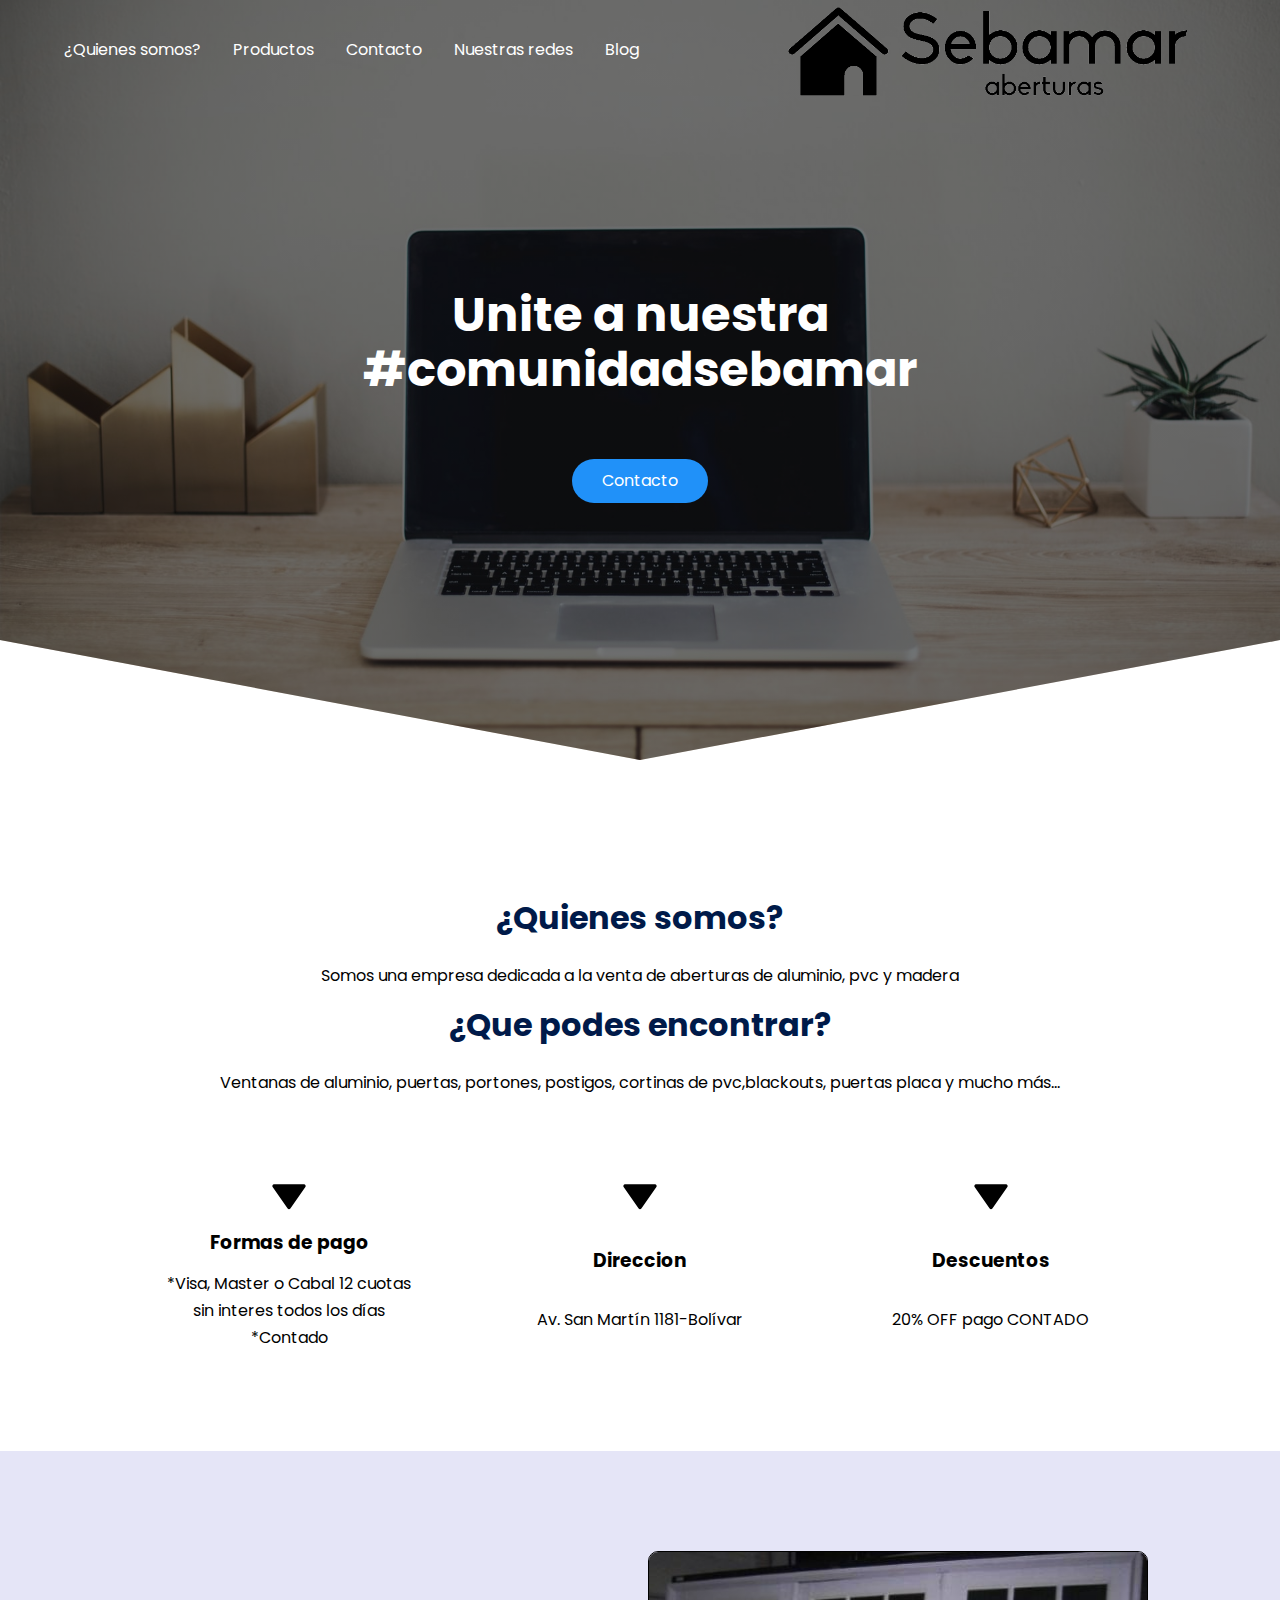
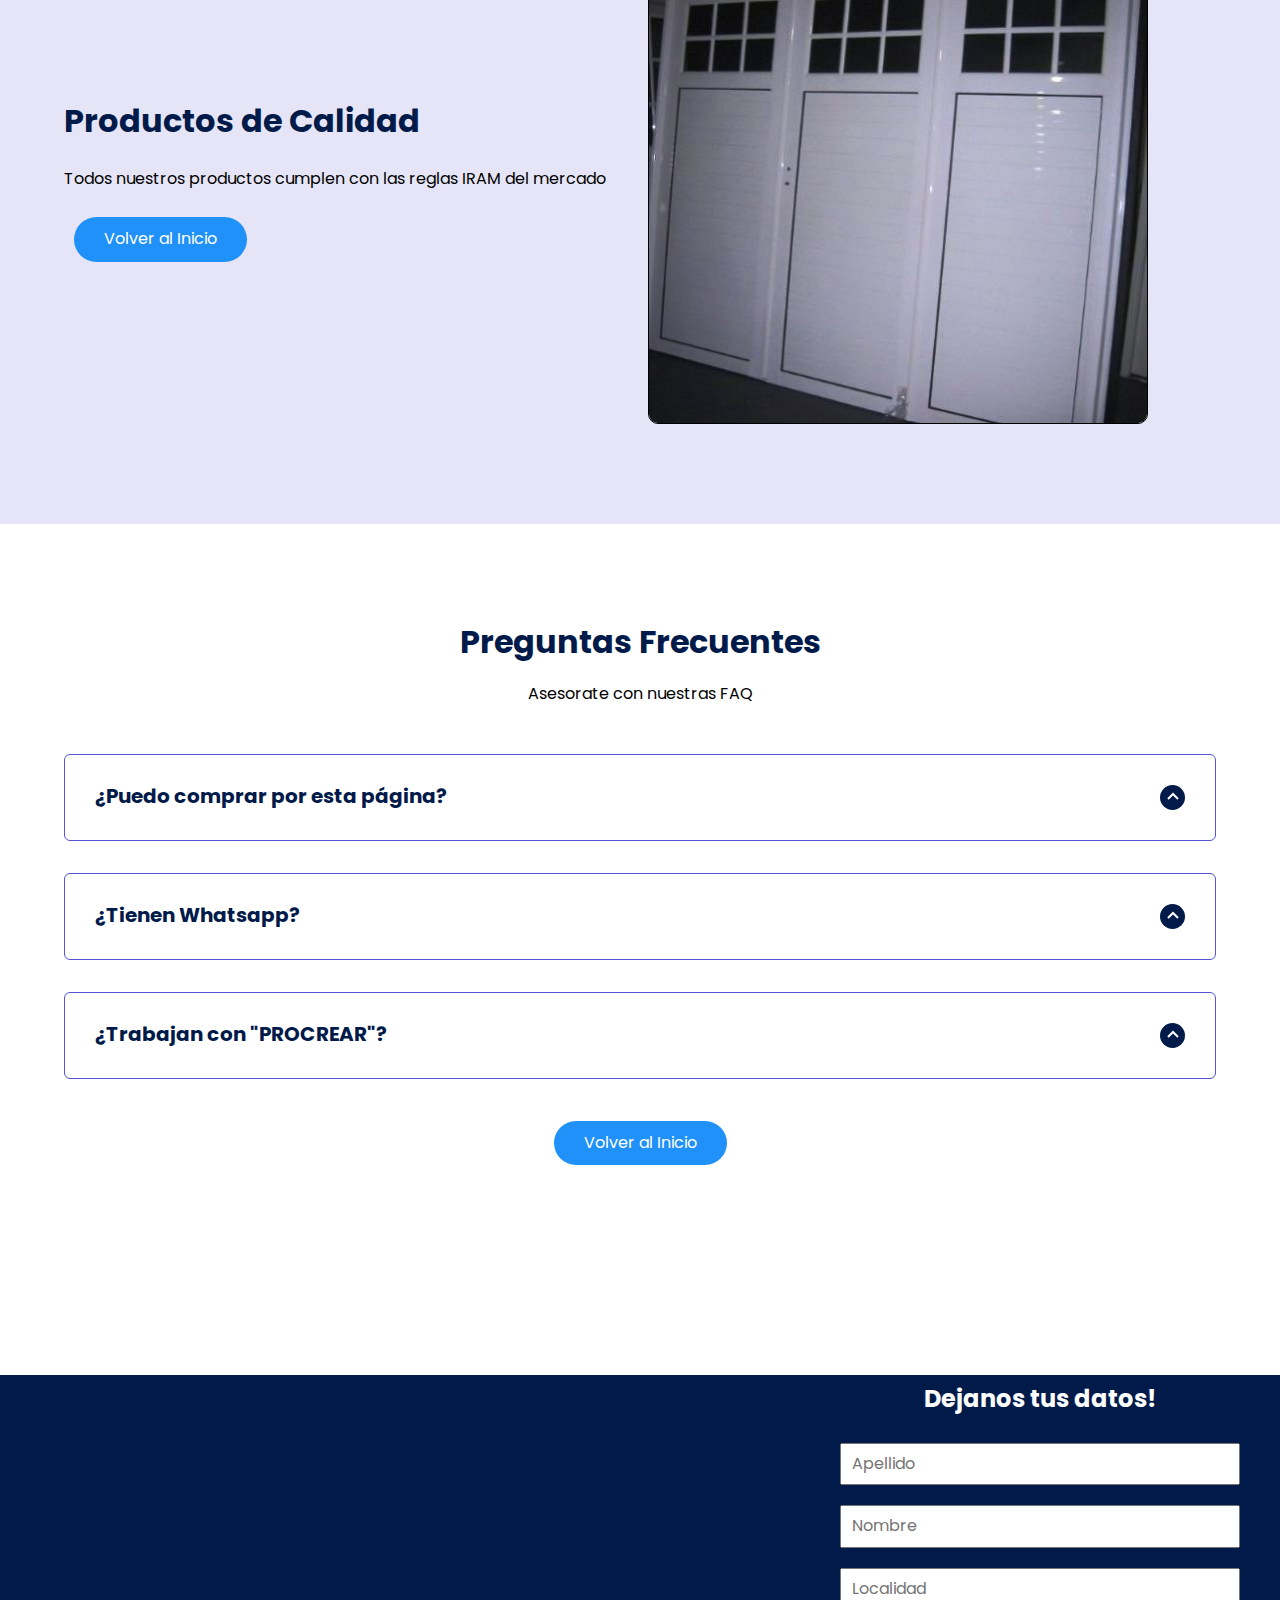
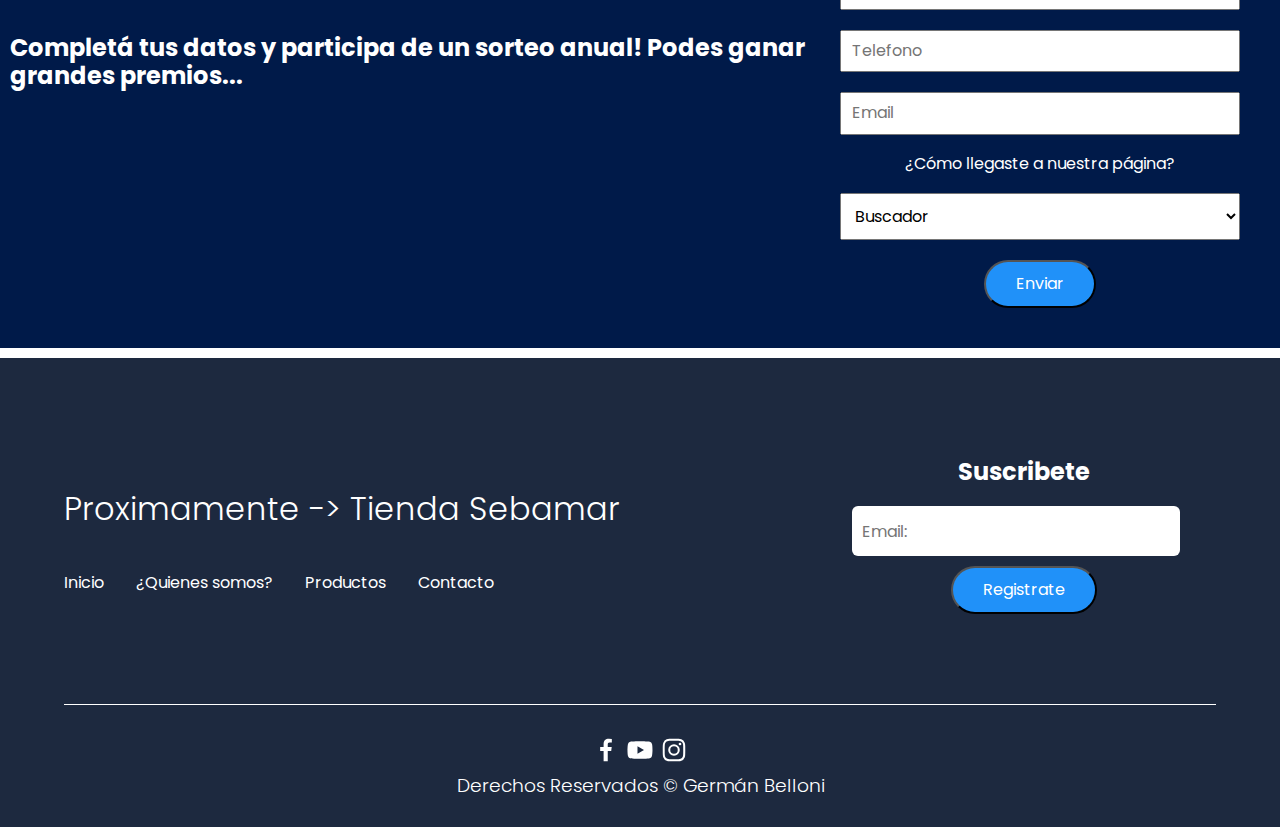
==== commit 6d020c23: "changes" ====
--- a/index.html
+++ b/index.html
@@ -8,10 +8,12 @@
         <link rel="shortcut icon" href="./images/favicon-32x32.png" type="image/x-icon">
         <link rel="stylesheet" href="./css/normalize.css">
         <link rel="stylesheet" href="./css/estilos.css">
-
+        <meta author="Germán Belloni">
+        <meta description="Landing page Sebamar aberturas">
+        <meta keywords="Html, Css, Javascript">
         <meta name="theme-color" content="#2091F9">
         
-        <!-- Primary Meta Tags -->
+    <!-- Primary Meta Tags -->
     <title>Aberturas de aluminio</title>
     <meta name="title" content="Aberturas de aluminio">
     <meta name="description" content="Vendemos productos para el hogar, aberturas de aluminio, chapa y madera">
@@ -54,6 +56,10 @@
                     <li class="nav__items">
                         <a href="#socialnetworks" class="nav__links">Nuestras redes</a>
                     </li>
+
+                    <li class="nav__items">
+                        <a href="blog.html" class="nav__links">Blog</a>
+                    </li>
                     
                     <img src="./images/close.svg" class="nav__close">
 
@@ -305,7 +311,6 @@
         </footer>
         
         <script src="./js/questions.js"></script>
-        <script src="./js/menu.js"></script>
 
     </body>
 
